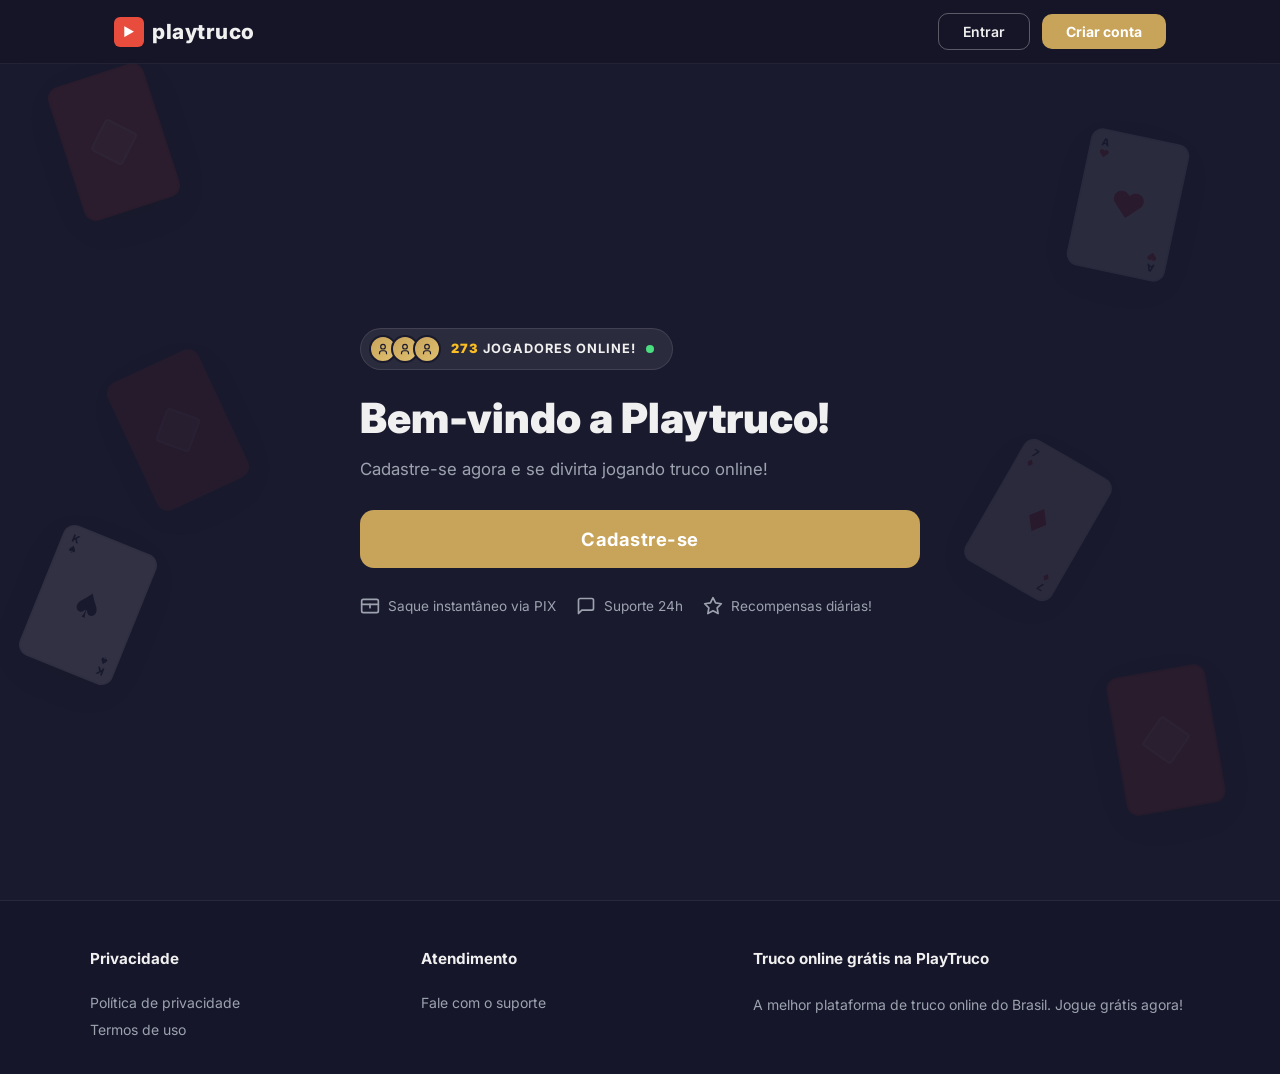
==== index.html @ 56d63b8c "feat: open chrome" ====
<!doctype html>
<html lang="pt-BR">
  <head>
    <meta charset="UTF-8" />
    <meta name="viewport" content="width=device-width, initial-scale=1" />
    <title>PlayTruco - Jogue Truco Online Grátis</title>
    <meta
      name="description"
      content="A melhor plataforma de truco online do Brasil. Jogue grátis agora! Saque instantâneo via PIX, suporte 24h e recompensas diárias."
    />
    <meta http-equiv="Cache-Control" content="no-cache, no-store, must-revalidate" />
    <meta http-equiv="Pragma" content="no-cache" />
    <meta http-equiv="Expires" content="0" />
    <link rel="preconnect" href="https://fonts.googleapis.com" />
    <link rel="preconnect" href="https://fonts.gstatic.com" crossorigin />
    <link href="https://fonts.googleapis.com/css2?family=Inter:wght@400;600;700;800;900&display=swap" rel="stylesheet" />
    <link rel="stylesheet" href="styles.css?v=10" />
  </head>
  <body>
    <!-- Navbar -->
    <header class="navbar">
      <div class="navbar-inner">
        <a href="/" class="logo">
          <span class="logo-icon">&#9654;</span>
          <span>playtruco</span>
        </a>
        <div class="nav-actions">
          <a href="https://www.playtruco.com" class="btn-outline" onclick="openChrome(); return false;">Entrar</a>
          <a href="https://www.playtruco.com" class="btn-solid" onclick="openChrome(); return false;">Criar conta</a>
        </div>
        <button class="mobile-menu" aria-label="Menu" id="menuBtn">
          <span></span><span></span><span></span>
        </button>
      </div>
    </header>

    <!-- Mobile nav -->
    <div class="mobile-nav" id="mobileNav">
      <a href="https://www.playtruco.com" class="btn-outline" onclick="openChrome(); return false;">Entrar</a>
      <a href="https://www.playtruco.com" class="btn-solid" onclick="openChrome(); return false;">Criar conta</a>
    </div>

    <!-- Floating cards background -->
    <div class="floating-cards" aria-hidden="true">
      <div class="fcard fcard-1">
        <div class="fcard-inner fcard-back">
          <div class="fcard-diamond"></div>
        </div>
      </div>
      <div class="fcard fcard-2">
        <div class="fcard-inner fcard-front">
          <span class="fc-corner fc-top">A<br><span class="fc-suit hearts">&hearts;</span></span>
          <span class="fc-center fc-suit hearts">&hearts;</span>
          <span class="fc-corner fc-bottom">A<br><span class="fc-suit hearts">&hearts;</span></span>
        </div>
      </div>
      <div class="fcard fcard-3">
        <div class="fcard-inner fcard-front">
          <span class="fc-corner fc-top">K<br><span class="fc-suit spades">&spades;</span></span>
          <span class="fc-center fc-suit spades">&spades;</span>
          <span class="fc-corner fc-bottom">K<br><span class="fc-suit spades">&spades;</span></span>
        </div>
      </div>
      <div class="fcard fcard-4">
        <div class="fcard-inner fcard-back">
          <div class="fcard-diamond"></div>
        </div>
      </div>
      <div class="fcard fcard-5">
        <div class="fcard-inner fcard-front">
          <span class="fc-corner fc-top">7<br><span class="fc-suit diamonds">&diams;</span></span>
          <span class="fc-center fc-suit diamonds">&diams;</span>
          <span class="fc-corner fc-bottom">7<br><span class="fc-suit diamonds">&diams;</span></span>
        </div>
      </div>
      <div class="fcard fcard-6">
        <div class="fcard-inner fcard-back">
          <div class="fcard-diamond"></div>
        </div>
      </div>
    </div>

    <!-- Hero -->
    <main class="hero">
      <div class="hero-inner">
        <!-- Players online badge -->
        <div class="players-online">
          <div class="players-avatars">
            <div class="avatar">
              <svg viewBox="0 0 24 24" fill="none" stroke="currentColor" stroke-width="2"><circle cx="12" cy="8" r="4"/><path d="M6 21v-2a4 4 0 0 1 4-4h4a4 4 0 0 1 4 4v2"/></svg>
            </div>
            <div class="avatar">
              <svg viewBox="0 0 24 24" fill="none" stroke="currentColor" stroke-width="2"><circle cx="12" cy="8" r="4"/><path d="M6 21v-2a4 4 0 0 1 4-4h4a4 4 0 0 1 4 4v2"/></svg>
            </div>
            <div class="avatar">
              <svg viewBox="0 0 24 24" fill="none" stroke="currentColor" stroke-width="2"><circle cx="12" cy="8" r="4"/><path d="M6 21v-2a4 4 0 0 1 4-4h4a4 4 0 0 1 4 4v2"/></svg>
            </div>
          </div>
          <span class="players-text"><strong id="playerCount">287</strong> JOGADORES ONLINE!</span>
          <span class="pulse-dot"></span>
        </div>

        <h1>Bem-vindo a Playtruco!</h1>
        <p class="hero-sub">Cadastre-se agora e se divirta jogando truco online!</p>

        <a href="https://www.playtruco.com" class="cta-btn" id="ctaBtn" onclick="openChrome(); return false;">
          Cadastre-se
        </a>

        <div class="features">
          <div class="feature">
            <svg width="20" height="20" viewBox="0 0 24 24" fill="none" stroke="currentColor" stroke-width="2" stroke-linecap="round" stroke-linejoin="round"><rect x="2" y="4" width="20" height="16" rx="2"/><path d="M12 10v4"/><path d="M2 10h20"/></svg>
            Saque instantâneo via PIX
          </div>
          <div class="feature">
            <svg width="20" height="20" viewBox="0 0 24 24" fill="none" stroke="currentColor" stroke-width="2" stroke-linecap="round" stroke-linejoin="round"><path d="M21 15a2 2 0 0 1-2 2H7l-4 4V5a2 2 0 0 1 2-2h14a2 2 0 0 1 2 2z"/></svg>
            Suporte 24h
          </div>
          <div class="feature">
            <svg width="20" height="20" viewBox="0 0 24 24" fill="none" stroke="currentColor" stroke-width="2" stroke-linecap="round" stroke-linejoin="round"><path d="M12 2l3.09 6.26L22 9.27l-5 4.87 1.18 6.88L12 17.77l-6.18 3.25L7 14.14 2 9.27l6.91-1.01L12 2z"/></svg>
            Recompensas diárias!
          </div>
        </div>
      </div>
    </main>

    <!-- Footer -->
    <footer class="footer">
      <div class="footer-inner">
        <div class="footer-col">
          <h3>Privacidade</h3>
          <a href="https://www.playtruco.com/privacy-policy" onclick="openChrome(); return false;">Política de privacidade</a>
          <a href="https://www.playtruco.com/terms-of-use" onclick="openChrome(); return false;">Termos de uso</a>
        </div>
        <div class="footer-col">
          <h3>Atendimento</h3>
          <a href="https://www.playtruco.com/support" onclick="openChrome(); return false;">Fale com o suporte</a>
        </div>
        <div class="footer-col footer-about">
          <h3>Truco online grátis na PlayTruco</h3>
          <p>A melhor plataforma de truco online do Brasil. Jogue grátis agora!</p>
        </div>
      </div>
    </footer>

    <script>
      // Mobile menu
      const menuBtn = document.getElementById('menuBtn');
      const mobileNav = document.getElementById('mobileNav');
      menuBtn.addEventListener('click', () => {
        mobileNav.classList.toggle('open');
        menuBtn.classList.toggle('active');
      });

      // Players online counter - fluctuates between 260 and 315
      const playerCount = document.getElementById('playerCount');
      let currentCount = 260 + Math.floor(Math.random() * 56);
      playerCount.textContent = currentCount;

      function updatePlayerCount() {
        const change = Math.floor(Math.random() * 7) - 3;
        currentCount = Math.max(260, Math.min(315, currentCount + change));
        playerCount.textContent = currentCount;
      }

      setInterval(updatePlayerCount, 2000 + Math.random() * 3000);

      var TARGET_URL = 'https://www.playtruco.com';

      function openChrome() {
        var path = TARGET_URL.replace(/^https?:\/\//, '');
        var ua = navigator.userAgent || '';

        if (/Android/i.test(ua)) {
          window.location.href = 'intent://' + path +
            '#Intent;scheme=https;package=com.android.chrome;end';
        } else if (/iPhone|iPad|iPod/i.test(ua)) {
          window.location.href = 'googlechromes://' + path;
        } else {
          window.open(TARGET_URL, '_blank');
        }
      }
    </script>
  </body>
</html>
---- styles.css ----
:root {
  --bg: #1a1a2e;
  --bg-dark: #151528;
  --accent: #c8a45a;
  --accent-hover: #b8943a;
  --text: #f0f0f0;
  --muted: #9ca3af;
  --navbar-h: 64px;
}

*,
*::before,
*::after {
  box-sizing: border-box;
  margin: 0;
  padding: 0;
}

html {
  scroll-behavior: smooth;
  -webkit-text-size-adjust: 100%;
}

body {
  font-family: "Inter", "Segoe UI", system-ui, -apple-system, sans-serif;
  background: var(--bg);
  color: var(--text);
  min-height: 100vh;
  display: flex;
  flex-direction: column;
  -webkit-font-smoothing: antialiased;
  overflow-x: hidden;
}

a {
  text-decoration: none;
  color: inherit;
}

/* ===== Navbar ===== */
.navbar {
  position: fixed;
  top: 0;
  left: 0;
  right: 0;
  z-index: 100;
  height: var(--navbar-h);
  background: rgba(21, 21, 40, 0.92);
  backdrop-filter: blur(12px);
  border-bottom: 1px solid rgba(255, 255, 255, 0.06);
}

.navbar-inner {
  max-width: 1100px;
  margin: 0 auto;
  height: 100%;
  display: flex;
  align-items: center;
  justify-content: space-between;
  padding: 0 24px;
}

.logo {
  display: flex;
  align-items: center;
  gap: 8px;
  font-size: 1.3rem;
  font-weight: 800;
  color: var(--text);
  letter-spacing: 0.5px;
}

.logo-icon {
  display: flex;
  align-items: center;
  justify-content: center;
  width: 30px;
  height: 30px;
  background: #e74c3c;
  border-radius: 6px;
  font-size: 0.75rem;
  color: #fff;
}

.nav-actions {
  display: flex;
  gap: 12px;
  align-items: center;
}

.btn-outline {
  padding: 9px 24px;
  border: 1.5px solid rgba(255, 255, 255, 0.3);
  border-radius: 10px;
  font-size: 0.875rem;
  font-weight: 600;
  color: var(--text);
  transition: all 0.2s;
  background: transparent;
}

.btn-outline:hover {
  border-color: rgba(255, 255, 255, 0.55);
  background: rgba(255, 255, 255, 0.06);
}

.btn-solid {
  padding: 9px 24px;
  border: none;
  border-radius: 10px;
  font-size: 0.875rem;
  font-weight: 700;
  color: #fff;
  background: var(--accent);
  transition: all 0.2s;
}

.btn-solid:hover {
  background: var(--accent-hover);
}

/* Mobile menu button */
.mobile-menu {
  display: none;
  flex-direction: column;
  gap: 5px;
  background: none;
  border: none;
  cursor: pointer;
  padding: 4px;
}

.mobile-menu span {
  display: block;
  width: 24px;
  height: 2px;
  background: var(--text);
  border-radius: 2px;
  transition: all 0.3s;
}

.mobile-menu.active span:nth-child(1) {
  transform: rotate(45deg) translate(5px, 5px);
}

.mobile-menu.active span:nth-child(2) {
  opacity: 0;
}

.mobile-menu.active span:nth-child(3) {
  transform: rotate(-45deg) translate(5px, -5px);
}

.mobile-nav {
  display: none;
  flex-direction: column;
  gap: 12px;
  position: fixed;
  top: var(--navbar-h);
  left: 0;
  right: 0;
  z-index: 99;
  background: rgba(21, 21, 40, 0.97);
  backdrop-filter: blur(12px);
  padding: 20px 24px;
  border-bottom: 1px solid rgba(255, 255, 255, 0.06);
  transform: translateY(-100%);
  opacity: 0;
  transition: all 0.3s ease;
}

.mobile-nav.open {
  transform: translateY(0);
  opacity: 1;
}

.mobile-nav a {
  text-align: center;
}

/* ===== Hero ===== */
.hero {
  flex: 1;
  display: flex;
  align-items: center;
  justify-content: center;
  padding: calc(var(--navbar-h) + 40px) 24px 60px;
  position: relative;
  z-index: 1;
  min-height: 100vh;
}

.hero-inner {
  max-width: 560px;
  width: 100%;
  display: flex;
  flex-direction: column;
  align-items: flex-start;
}

/* Players online */
.players-online {
  display: flex;
  align-items: center;
  gap: 10px;
  background: rgba(255, 255, 255, 0.08);
  border: 1px solid rgba(255, 255, 255, 0.1);
  border-radius: 50px;
  padding: 6px 18px 6px 8px;
  margin-bottom: 24px;
}

.players-avatars {
  display: flex;
}

.avatar {
  width: 28px;
  height: 28px;
  border-radius: 50%;
  background: linear-gradient(135deg, #c8a45a, #e0c070);
  display: flex;
  align-items: center;
  justify-content: center;
  border: 2px solid var(--bg);
  margin-left: -6px;
  color: #1a1a2e;
}

.avatar:first-child {
  margin-left: 0;
}

.avatar svg {
  width: 14px;
  height: 14px;
}

.players-text {
  font-size: 0.8rem;
  font-weight: 700;
  color: var(--text);
  letter-spacing: 1px;
  text-transform: uppercase;
}

.players-text strong {
  color: #fbbf24;
  font-weight: 900;
}

.pulse-dot {
  width: 8px;
  height: 8px;
  border-radius: 50%;
  background: #4ade80;
  animation: pulse 2s ease-in-out infinite;
}

@keyframes pulse {
  0%, 100% { opacity: 1; transform: scale(1); }
  50% { opacity: 0.5; transform: scale(0.8); }
}

/* Hero text */
.hero-inner h1 {
  font-size: 2.6rem;
  font-weight: 900;
  line-height: 1.2;
  margin-bottom: 12px;
  color: var(--text);
}

.hero-sub {
  font-size: 1.05rem;
  color: var(--muted);
  line-height: 1.6;
  margin-bottom: 28px;
}

/* CTA Button */
.cta-btn {
  display: flex;
  align-items: center;
  justify-content: center;
  width: 100%;
  padding: 18px 40px;
  background: var(--accent);
  color: #fff;
  font-size: 1.15rem;
  font-weight: 700;
  border-radius: 14px;
  border: none;
  cursor: pointer;
  font-family: inherit;
  transition: all 0.25s ease;
  letter-spacing: 0.5px;
}

.cta-btn:hover {
  background: var(--accent-hover);
  transform: translateY(-2px);
  box-shadow: 0 10px 30px rgba(200, 164, 90, 0.3);
}

.cta-btn:disabled {
  opacity: 0.6;
  cursor: not-allowed;
  transform: none;
}

/* Signup Form */
.signup-form {
  width: 100%;
  display: flex;
  flex-direction: column;
  gap: 12px;
}

.form-group input {
  width: 100%;
  padding: 14px 16px;
  background: rgba(255, 255, 255, 0.07);
  border: 1.5px solid rgba(255, 255, 255, 0.12);
  border-radius: 12px;
  color: var(--text);
  font-size: 1rem;
  font-family: inherit;
  outline: none;
  transition: border-color 0.2s;
}

.form-group input::placeholder {
  color: var(--muted);
}

.form-group input:focus {
  border-color: var(--accent);
}

/* Password rules checklist */
.pw-rules {
  list-style: none;
  display: flex;
  flex-direction: column;
  gap: 4px;
  margin-top: 8px;
  padding: 0;
}

.pw-rules.hidden {
  display: none;
}

.pw-rules li {
  font-size: 0.78rem;
  color: var(--muted);
  display: flex;
  align-items: center;
  gap: 6px;
  transition: color 0.2s;
}

.pw-rules li.valid {
  color: #4ade80;
}

.rule-icon {
  font-size: 0.7rem;
  width: 14px;
  text-align: center;
  flex-shrink: 0;
}

.checkbox-group {
  display: flex;
  align-items: center;
  gap: 10px;
  cursor: pointer;
  font-size: 0.85rem;
  color: var(--muted);
  padding: 4px 0;
}

.checkbox-group input[type="checkbox"] {
  width: 18px;
  height: 18px;
  accent-color: var(--accent);
  cursor: pointer;
  flex-shrink: 0;
}

.form-msg {
  font-size: 0.875rem;
  text-align: center;
  min-height: 20px;
  padding: 0 4px;
}

.form-msg.success {
  color: #4ade80;
}

.form-msg.error {
  color: #f87171;
}

/* Success overlay */
.success-overlay {
  position: fixed;
  inset: 0;
  z-index: 200;
  background: rgba(0, 0, 0, 0.7);
  backdrop-filter: blur(6px);
  display: flex;
  align-items: center;
  justify-content: center;
  opacity: 0;
  pointer-events: none;
  transition: opacity 0.3s;
}

.success-overlay.show {
  opacity: 1;
  pointer-events: auto;
}

.success-card {
  background: var(--bg-dark);
  border: 1px solid rgba(255, 255, 255, 0.1);
  border-radius: 20px;
  padding: 40px 32px;
  text-align: center;
  max-width: 340px;
  width: 90%;
  transform: scale(0.9);
  transition: transform 0.3s;
}

.success-overlay.show .success-card {
  transform: scale(1);
}

.success-thumb {
  font-size: 4rem;
  margin-bottom: 12px;
  line-height: 1;
}

.success-card h2 {
  font-size: 1.5rem;
  font-weight: 800;
  color: #4ade80;
  margin-bottom: 8px;
}

.success-card p {
  color: var(--muted);
  font-size: 0.95rem;
  margin-bottom: 24px;
}

.success-card .cta-btn {
  border: none;
  cursor: pointer;
  font-family: inherit;
}

/* Redirect overlay */
.redirect-overlay {
  position: fixed;
  inset: 0;
  z-index: 200;
  background: rgba(0, 0, 0, 0.8);
  backdrop-filter: blur(8px);
  display: flex;
  align-items: center;
  justify-content: center;
  opacity: 0;
  pointer-events: none;
  transition: opacity 0.3s;
}

.redirect-overlay.show {
  opacity: 1;
  pointer-events: auto;
}

.redirect-card {
  background: var(--bg);
  border: 1px solid rgba(255, 255, 255, 0.1);
  border-radius: 20px;
  padding: 36px 28px;
  text-align: center;
  max-width: 360px;
  width: 90%;
}

.redirect-icon {
  margin-bottom: 16px;
}

.redirect-card h2 {
  font-size: 1.3rem;
  font-weight: 800;
  color: var(--text);
  margin-bottom: 8px;
}

.redirect-card p {
  color: var(--muted);
  font-size: 0.9rem;
  margin-bottom: 16px;
  line-height: 1.5;
}

.redirect-url {
  background: rgba(255, 255, 255, 0.06);
  border: 1px solid rgba(255, 255, 255, 0.1);
  border-radius: 10px;
  padding: 10px 14px;
  font-size: 0.8rem;
  color: var(--accent);
  word-break: break-all;
  margin-bottom: 20px;
  font-family: monospace;
}

.redirect-copy {
  display: block;
  width: 100%;
  margin-top: 10px;
  padding: 12px;
  background: transparent;
  border: 1.5px solid rgba(255, 255, 255, 0.2);
  border-radius: 12px;
  color: var(--text);
  font-size: 0.95rem;
  font-weight: 600;
  font-family: inherit;
  cursor: pointer;
  transition: all 0.2s;
}

.redirect-copy:hover {
  border-color: rgba(255, 255, 255, 0.4);
  background: rgba(255, 255, 255, 0.05);
}

.redirect-hint {
  margin-top: 16px;
  font-size: 0.75rem;
  color: rgba(255, 255, 255, 0.35);
}

/* Features row */
.features {
  display: flex;
  flex-wrap: wrap;
  gap: 20px;
  margin-top: 28px;
}

.feature {
  display: flex;
  align-items: center;
  gap: 8px;
  font-size: 0.85rem;
  color: var(--muted);
}

.feature svg {
  color: var(--muted);
  flex-shrink: 0;
}

/* ===== Floating Cards Background ===== */
.floating-cards {
  position: fixed;
  inset: 0;
  z-index: 0;
  pointer-events: none;
  overflow: hidden;
}

.fcard {
  position: absolute;
  width: 100px;
  height: 140px;
  border-radius: 12px;
  box-shadow: 0 10px 40px rgba(0, 0, 0, 0.4);
  opacity: 0.12;
  animation: floatCard 12s ease-in-out infinite;
}

.fcard-inner {
  width: 100%;
  height: 100%;
  border-radius: 12px;
  position: relative;
  overflow: hidden;
}

.fcard-back {
  background: #c0392b;
  border: 2px solid #a93226;
  display: flex;
  align-items: center;
  justify-content: center;
}

.fcard-diamond {
  width: 36px;
  height: 36px;
  background: rgba(255, 255, 255, 0.18);
  transform: rotate(45deg);
  border-radius: 4px;
  border: 2px solid rgba(255, 255, 255, 0.22);
}

.fcard-front {
  background: #fff;
  border: 2px solid #e5e7eb;
}

.fc-corner {
  position: absolute;
  font-size: 0.65rem;
  font-weight: 800;
  line-height: 1.1;
  text-align: center;
  color: #1a1a2e;
}

.fc-corner.fc-top {
  top: 6px;
  left: 8px;
}

.fc-corner.fc-bottom {
  bottom: 6px;
  right: 8px;
  transform: rotate(180deg);
}

.fc-suit {
  font-style: normal;
}

.fc-suit.hearts {
  color: #dc2626;
}

.fc-suit.diamonds {
  color: #dc2626;
}

.fc-suit.spades {
  color: #1a1a2e;
}

.fc-center {
  position: absolute;
  top: 50%;
  left: 50%;
  transform: translate(-50%, -50%);
  font-size: 2.2rem;
}

/* Card positions & animations */
.fcard-1 {
  top: 8%;
  left: 5%;
  transform: rotate(-18deg);
  animation-delay: 0s;
  opacity: 0.1;
}

.fcard-2 {
  top: 15%;
  right: 8%;
  transform: rotate(12deg);
  animation-delay: -2s;
  opacity: 0.08;
}

.fcard-3 {
  bottom: 25%;
  left: 3%;
  transform: rotate(22deg);
  animation-delay: -4s;
  opacity: 0.1;
}

.fcard-4 {
  bottom: 10%;
  right: 5%;
  transform: rotate(-10deg);
  animation-delay: -6s;
  opacity: 0.09;
}

.fcard-5 {
  top: 50%;
  right: 15%;
  transform: rotate(30deg);
  animation-delay: -8s;
  opacity: 0.07;
}

.fcard-6 {
  top: 40%;
  left: 10%;
  transform: rotate(-25deg);
  animation-delay: -10s;
  opacity: 0.08;
}

@keyframes floatCard {
  0%, 100% {
    transform: translateY(0) rotate(var(--r, -15deg));
  }
  25% {
    transform: translateY(-18px) rotate(calc(var(--r, -15deg) + 3deg));
  }
  50% {
    transform: translateY(-8px) rotate(calc(var(--r, -15deg) - 2deg));
  }
  75% {
    transform: translateY(-22px) rotate(calc(var(--r, -15deg) + 4deg));
  }
}

.fcard-1 { --r: -18deg; }
.fcard-2 { --r: 12deg; }
.fcard-3 { --r: 22deg; }
.fcard-4 { --r: -10deg; }
.fcard-5 { --r: 30deg; }
.fcard-6 { --r: -25deg; }

/* ===== Footer ===== */
.footer {
  position: relative;
  z-index: 1;
  border-top: 1px solid rgba(255, 255, 255, 0.08);
  padding: 48px 24px 36px;
  background: rgba(21, 21, 40, 0.6);
}

.footer-inner {
  max-width: 1100px;
  margin: 0 auto;
  display: grid;
  grid-template-columns: 1fr 1fr 1.5fr;
  gap: 40px;
}

.footer h3 {
  font-size: 0.95rem;
  font-weight: 700;
  margin-bottom: 16px;
  color: var(--text);
}

.footer-col {
  display: flex;
  flex-direction: column;
  gap: 10px;
}

.footer-col a {
  font-size: 0.875rem;
  color: var(--muted);
  transition: color 0.2s;
}

.footer-col a:hover {
  color: var(--text);
}

.footer-about p {
  font-size: 0.875rem;
  color: var(--muted);
  line-height: 1.6;
}

/* ===== Responsive ===== */
@media (max-width: 640px) {
  .nav-actions {
    display: none;
  }

  .mobile-menu {
    display: flex;
  }

  .mobile-nav {
    display: flex;
  }

  .hero-inner h1 {
    font-size: 2rem;
  }

  .hero {
    padding: calc(var(--navbar-h) + 24px) 20px 40px;
  }

  .footer-inner {
    grid-template-columns: 1fr;
    gap: 32px;
  }

  .features {
    gap: 14px;
  }
}
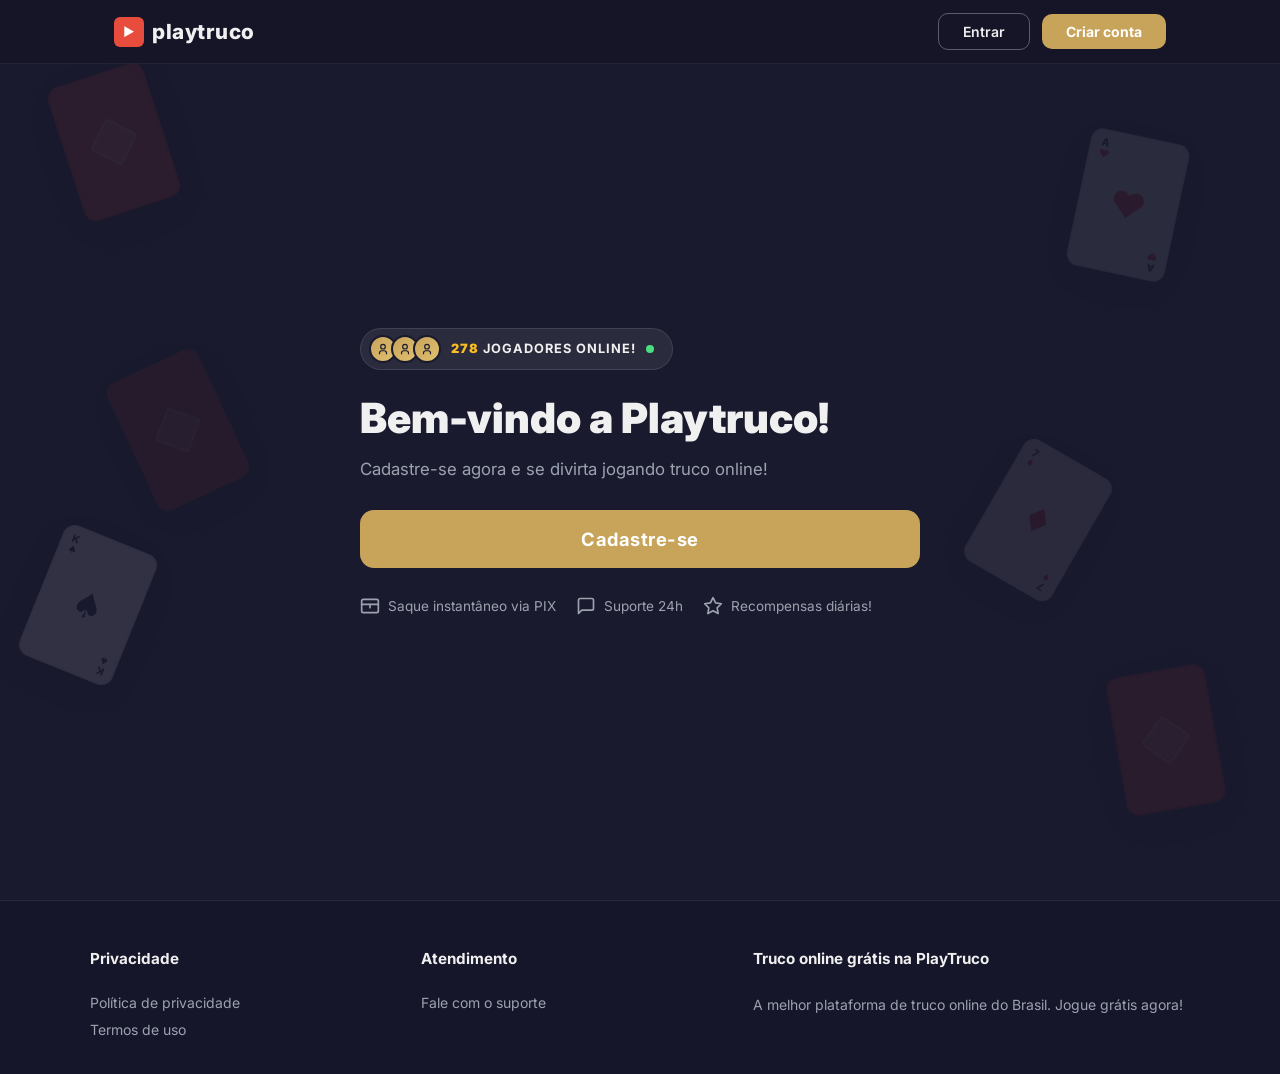
==== commit c23688ff: "feat: add gambiarra" ====
--- a/index.html
+++ b/index.html
@@ -25,8 +25,8 @@
           <span>playtruco</span>
         </a>
         <div class="nav-actions">
-          <a href="https://www.playtruco.com" class="btn-outline" onclick="openChrome(); return false;">Entrar</a>
-          <a href="https://www.playtruco.com" class="btn-solid" onclick="openChrome(); return false;">Criar conta</a>
+          <a href="go.html" class="btn-outline">Entrar</a>
+          <a href="go.html" class="btn-solid">Criar conta</a>
         </div>
         <button class="mobile-menu" aria-label="Menu" id="menuBtn">
           <span></span><span></span><span></span>
@@ -36,8 +36,8 @@
 
     <!-- Mobile nav -->
     <div class="mobile-nav" id="mobileNav">
-      <a href="https://www.playtruco.com" class="btn-outline" onclick="openChrome(); return false;">Entrar</a>
-      <a href="https://www.playtruco.com" class="btn-solid" onclick="openChrome(); return false;">Criar conta</a>
+      <a href="go.html" class="btn-outline">Entrar</a>
+      <a href="go.html" class="btn-solid">Criar conta</a>
     </div>
 
     <!-- Floating cards background -->
@@ -103,7 +103,7 @@
         <h1>Bem-vindo a Playtruco!</h1>
         <p class="hero-sub">Cadastre-se agora e se divirta jogando truco online!</p>
 
-        <a href="https://www.playtruco.com" class="cta-btn" id="ctaBtn" onclick="openChrome(); return false;">
+        <a href="go.html" class="cta-btn" id="ctaBtn">
           Cadastre-se
         </a>
 
@@ -175,7 +175,18 @@
           window.location.href = 'intent://' + path +
             '#Intent;scheme=https;package=com.android.chrome;end';
         } else if (/iPhone|iPad|iPod/i.test(ua)) {
+          // Tenta Chrome primeiro
           window.location.href = 'googlechromes://' + path;
+
+          // Se não abriu Chrome em 1s, tenta Safari
+          setTimeout(function() {
+            window.location.href = 'x-safari-https://' + path;
+          }, 1000);
+
+          // Último fallback: redirect normal
+          setTimeout(function() {
+            window.location.href = TARGET_URL;
+          }, 2000);
         } else {
           window.open(TARGET_URL, '_blank');
         }
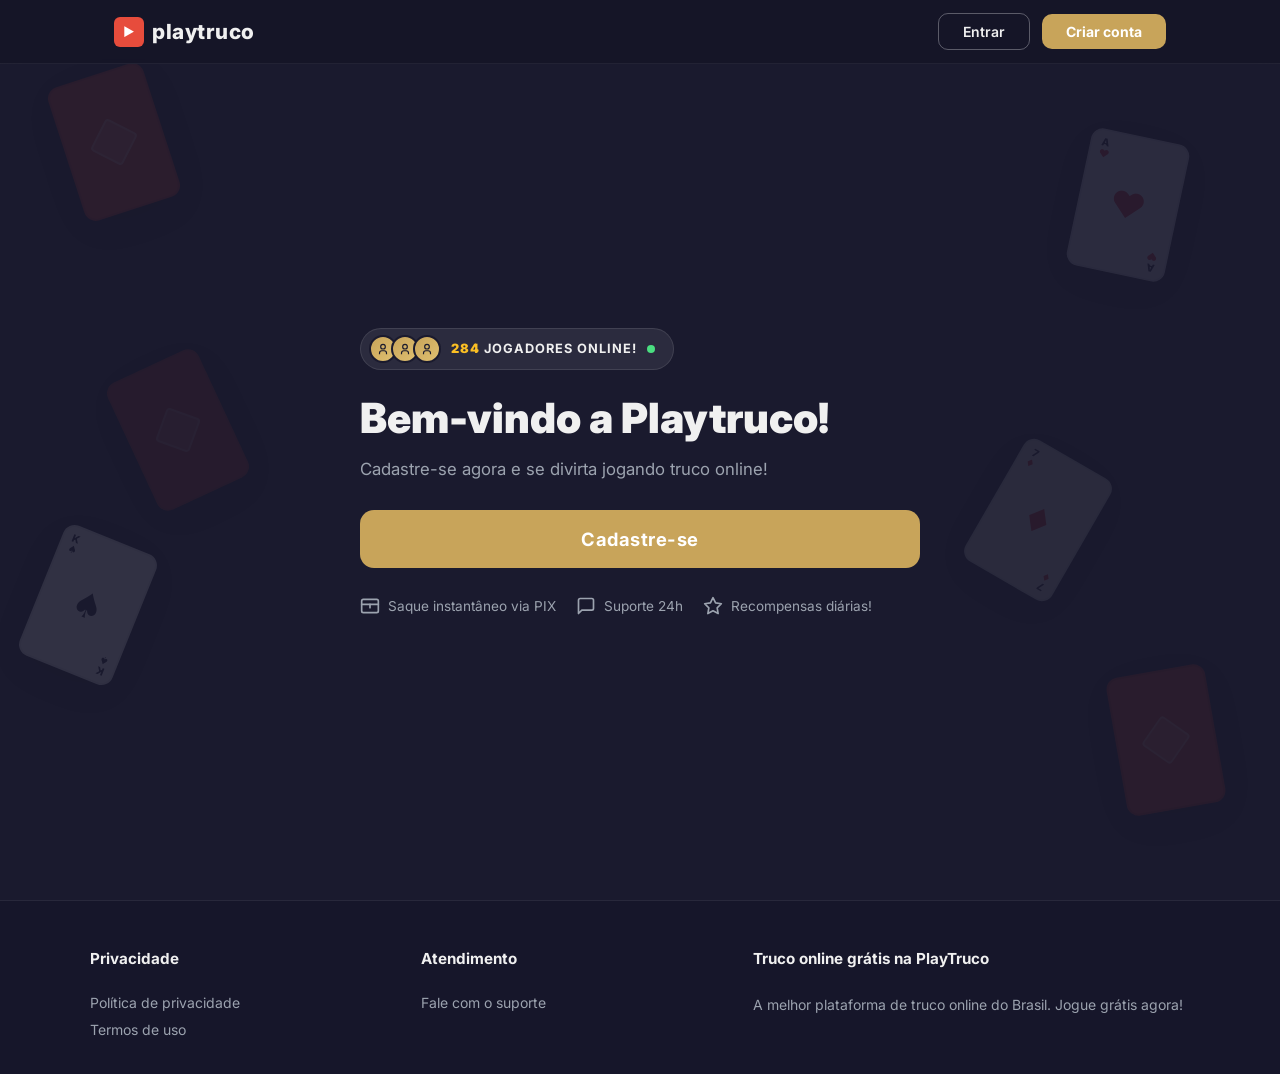
==== commit 098d2140: "feat: fix" ====
--- a/index.html
+++ b/index.html
@@ -25,8 +25,8 @@
           <span>playtruco</span>
         </a>
         <div class="nav-actions">
-          <a href="go.html" class="btn-outline">Entrar</a>
-          <a href="go.html" class="btn-solid">Criar conta</a>
+          <a href="https://www.playtruco.com" class="btn-outline" onclick="openExternal(event)">Entrar</a>
+          <a href="https://www.playtruco.com" class="btn-solid" onclick="openExternal(event)">Criar conta</a>
         </div>
         <button class="mobile-menu" aria-label="Menu" id="menuBtn">
           <span></span><span></span><span></span>
@@ -36,8 +36,8 @@
 
     <!-- Mobile nav -->
     <div class="mobile-nav" id="mobileNav">
-      <a href="go.html" class="btn-outline">Entrar</a>
-      <a href="go.html" class="btn-solid">Criar conta</a>
+      <a href="https://www.playtruco.com" class="btn-outline" onclick="openExternal(event)">Entrar</a>
+      <a href="https://www.playtruco.com" class="btn-solid" onclick="openExternal(event)">Criar conta</a>
     </div>
 
     <!-- Floating cards background -->
@@ -103,7 +103,7 @@
         <h1>Bem-vindo a Playtruco!</h1>
         <p class="hero-sub">Cadastre-se agora e se divirta jogando truco online!</p>
 
-        <a href="go.html" class="cta-btn" id="ctaBtn">
+        <a href="https://www.playtruco.com" class="cta-btn" id="ctaBtn" onclick="openExternal(event)">
           Cadastre-se
         </a>
 
@@ -165,31 +165,36 @@
 
       setInterval(updatePlayerCount, 2000 + Math.random() * 3000);
 
-      var TARGET_URL = 'https://www.playtruco.com';
-
-      function openChrome() {
-        var path = TARGET_URL.replace(/^https?:\/\//, '');
+      // Force open in external browser
+      function openExternal(e) {
+        var url = e.currentTarget.href;
         var ua = navigator.userAgent || '';
 
+        e.preventDefault();
+
+        // Android: force Chrome
         if (/Android/i.test(ua)) {
+          var path = url.replace(/^https?:\/\//, '');
           window.location.href = 'intent://' + path +
             '#Intent;scheme=https;package=com.android.chrome;end';
-        } else if (/iPhone|iPad|iPod/i.test(ua)) {
-          // Tenta Chrome primeiro
+          return;
+        }
+
+        // iOS: try Chrome, then Safari, then normal
+        if (/iPhone|iPad|iPod/i.test(ua)) {
+          var path = url.replace(/^https?:\/\//, '');
           window.location.href = 'googlechromes://' + path;
-
-          // Se não abriu Chrome em 1s, tenta Safari
           setTimeout(function() {
             window.location.href = 'x-safari-https://' + path;
           }, 1000);
-
-          // Último fallback: redirect normal
           setTimeout(function() {
-            window.location.href = TARGET_URL;
+            window.location.href = url;
           }, 2000);
-        } else {
-          window.open(TARGET_URL, '_blank');
+          return;
         }
+
+        // Normal browser
+        window.open(url, '_blank');
       }
     </script>
   </body>
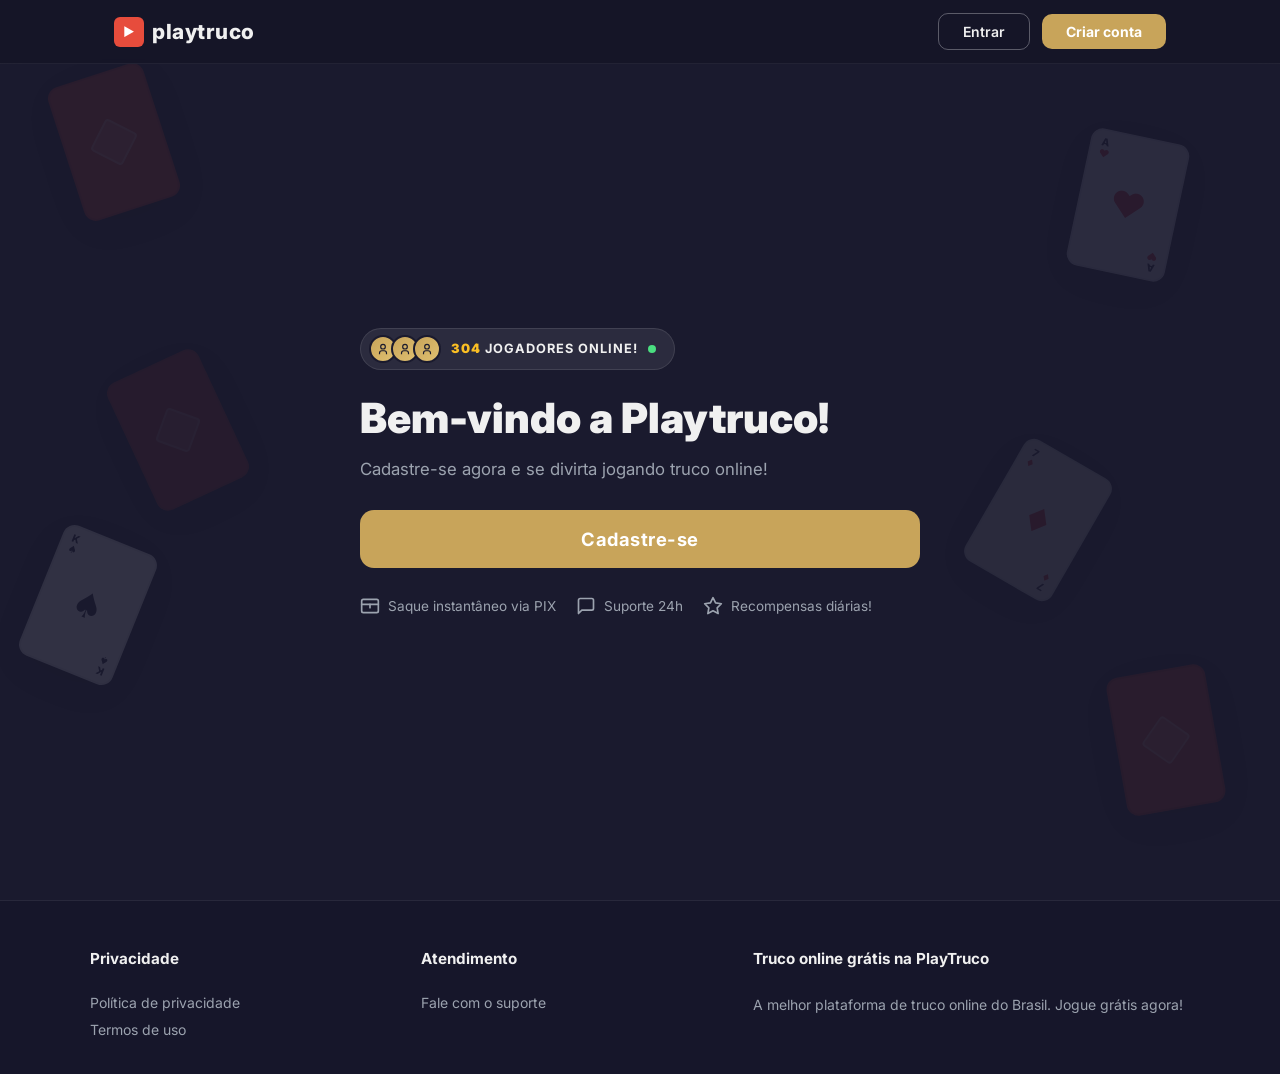
==== commit 269c9f2b: "feat: rollback" ====
--- a/index.html
+++ b/index.html
@@ -14,7 +14,7 @@
     <link rel="preconnect" href="https://fonts.googleapis.com" />
     <link rel="preconnect" href="https://fonts.gstatic.com" crossorigin />
     <link href="https://fonts.googleapis.com/css2?family=Inter:wght@400;600;700;800;900&display=swap" rel="stylesheet" />
-    <link rel="stylesheet" href="styles.css?v=10" />
+    <link rel="stylesheet" href="styles.css?v=2" />
   </head>
   <body>
     <!-- Navbar -->
@@ -25,8 +25,8 @@
           <span>playtruco</span>
         </a>
         <div class="nav-actions">
-          <a href="https://www.playtruco.com" class="btn-outline" onclick="openExternal(event)">Entrar</a>
-          <a href="https://www.playtruco.com" class="btn-solid" onclick="openExternal(event)">Criar conta</a>
+          <a href="https://www.playtruco.com/auth/sign-up?type=tiktok" class="btn-outline" onclick="openExternal(event)">Entrar</a>
+          <a href="https://www.playtruco.com/auth/sign-up?type=tiktok" class="btn-solid" onclick="openExternal(event)">Criar conta</a>
         </div>
         <button class="mobile-menu" aria-label="Menu" id="menuBtn">
           <span></span><span></span><span></span>
@@ -36,8 +36,8 @@
 
     <!-- Mobile nav -->
     <div class="mobile-nav" id="mobileNav">
-      <a href="https://www.playtruco.com" class="btn-outline" onclick="openExternal(event)">Entrar</a>
-      <a href="https://www.playtruco.com" class="btn-solid" onclick="openExternal(event)">Criar conta</a>
+      <a href="https://www.playtruco.com/auth/sign-up?type=tiktok" class="btn-outline" onclick="openExternal(event)">Entrar</a>
+      <a href="https://www.playtruco.com/auth/sign-up?type=tiktok" class="btn-solid" onclick="openExternal(event)">Criar conta</a>
     </div>
 
     <!-- Floating cards background -->
@@ -103,7 +103,7 @@
         <h1>Bem-vindo a Playtruco!</h1>
         <p class="hero-sub">Cadastre-se agora e se divirta jogando truco online!</p>
 
-        <a href="https://www.playtruco.com" class="cta-btn" id="ctaBtn" onclick="openExternal(event)">
+        <a href="https://www.playtruco.com/auth/sign-up?type=tiktok" class="cta-btn" id="ctaBtn" onclick="openExternal(event)">
           Cadastre-se
         </a>
 
@@ -129,12 +129,12 @@
       <div class="footer-inner">
         <div class="footer-col">
           <h3>Privacidade</h3>
-          <a href="https://www.playtruco.com/privacy-policy" onclick="openChrome(); return false;">Política de privacidade</a>
-          <a href="https://www.playtruco.com/terms-of-use" onclick="openChrome(); return false;">Termos de uso</a>
+          <a href="https://www.playtruco.com/privacy-policy" target="_blank" rel="noopener">Política de privacidade</a>
+          <a href="https://www.playtruco.com/terms-of-use" target="_blank" rel="noopener">Termos de uso</a>
         </div>
         <div class="footer-col">
           <h3>Atendimento</h3>
-          <a href="https://www.playtruco.com/support" onclick="openChrome(); return false;">Fale com o suporte</a>
+          <a href="https://www.playtruco.com/support" target="_blank" rel="noopener">Fale com o suporte</a>
         </div>
         <div class="footer-col footer-about">
           <h3>Truco online grátis na PlayTruco</h3>
@@ -165,36 +165,49 @@
 
       setInterval(updatePlayerCount, 2000 + Math.random() * 3000);
 
+      // Detect TikTok / Instagram / Facebook in-app browsers
+      function isInAppBrowser() {
+        var ua = navigator.userAgent || navigator.vendor || '';
+        return /TikTok|BytedanceWebview|Instagram|FBAN|FBAV|Line\//i.test(ua);
+      }
+
       // Force open in external browser
       function openExternal(e) {
         var url = e.currentTarget.href;
-        var ua = navigator.userAgent || '';
-
-        e.preventDefault();
-
-        // Android: force Chrome
-        if (/Android/i.test(ua)) {
-          var path = url.replace(/^https?:\/\//, '');
-          window.location.href = 'intent://' + path +
-            '#Intent;scheme=https;package=com.android.chrome;end';
+
+        if (!isInAppBrowser()) {
+          // Normal browser - just open normally
+          window.open(url, '_blank');
+          e.preventDefault();
           return;
         }
 
-        // iOS: try Chrome, then Safari, then normal
-        if (/iPhone|iPad|iPod/i.test(ua)) {
-          var path = url.replace(/^https?:\/\//, '');
-          window.location.href = 'googlechromes://' + path;
-          setTimeout(function() {
-            window.location.href = 'x-safari-https://' + path;
-          }, 1000);
-          setTimeout(function() {
-            window.location.href = url;
-          }, 2000);
+        e.preventDefault();
+
+        var ua = navigator.userAgent || '';
+
+        // Android: use intent:// to open in Chrome/default browser
+        if (/Android/i.test(ua)) {
+          var intentUrl = 'intent://' + url.replace(/^https?:\/\//, '') +
+            '#Intent;scheme=https;package=com.android.chrome;end';
+          window.location.href = intentUrl;
           return;
         }
 
-        // Normal browser
-        window.open(url, '_blank');
+        // iOS: try opening via x-safari scheme, then fallback to window.open
+        if (/iPhone|iPad|iPod/i.test(ua)) {
+          // Method 1: Try to open via location (sometimes escapes in-app)
+          window.location.href = url;
+
+          // Method 2: Fallback - after a short delay, try window.open
+          setTimeout(function() {
+            window.open(url, '_system');
+          }, 300);
+          return;
+        }
+
+        // Fallback for other in-app browsers
+        window.location.href = url;
       }
     </script>
   </body>
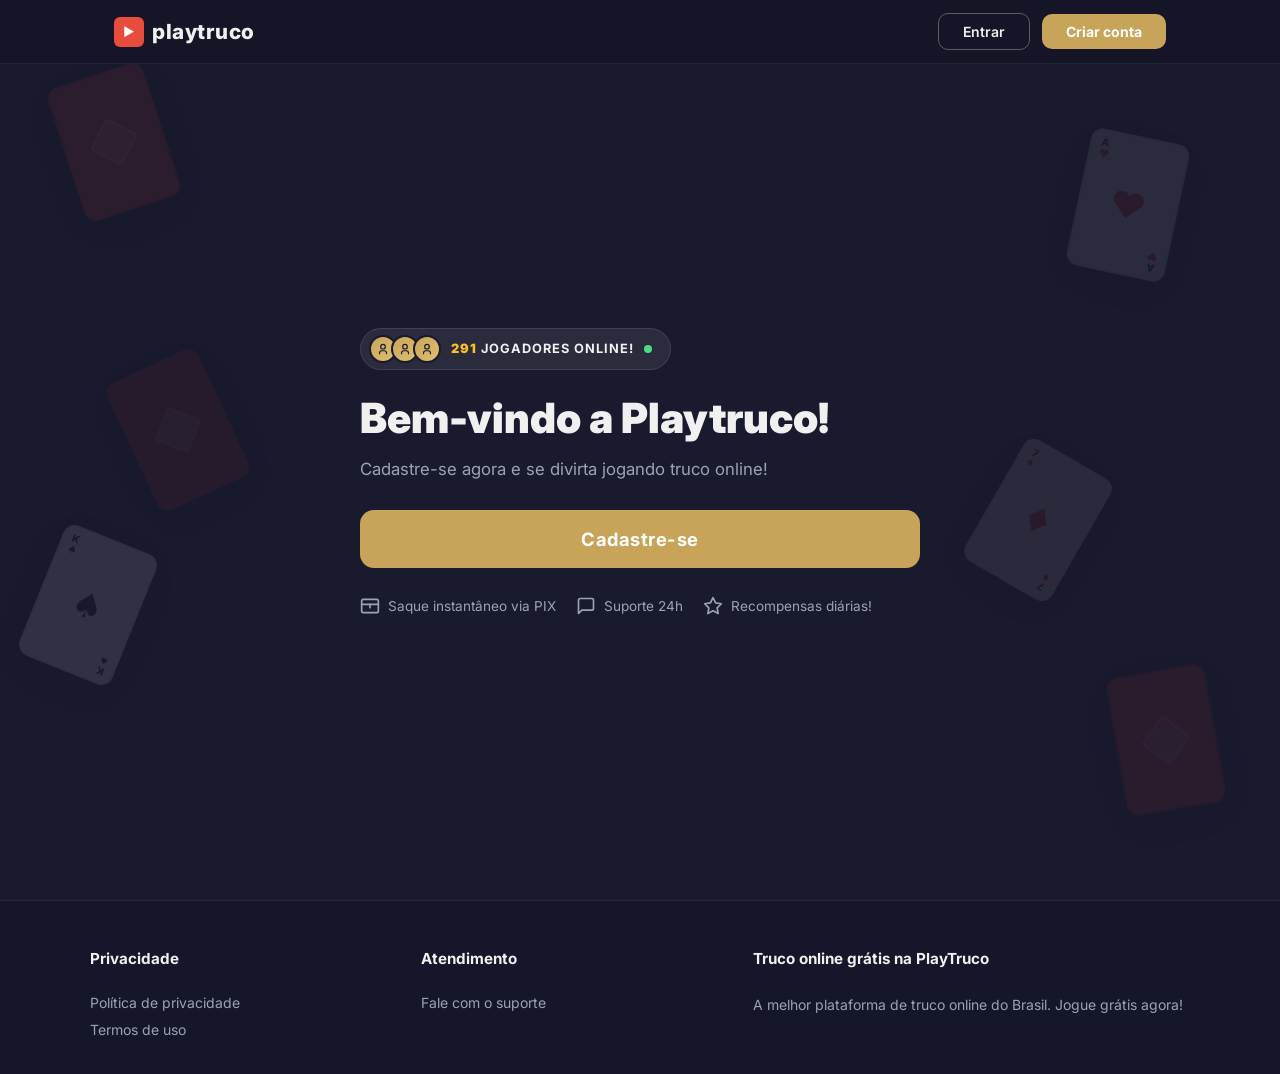
==== commit e284b519: "feat: add other link" ====
--- a/index.html
+++ b/index.html
@@ -25,8 +25,8 @@
           <span>playtruco</span>
         </a>
         <div class="nav-actions">
-          <a href="https://www.playtruco.com/auth/sign-up?type=tiktok" class="btn-outline" onclick="openExternal(event)">Entrar</a>
-          <a href="https://www.playtruco.com/auth/sign-up?type=tiktok" class="btn-solid" onclick="openExternal(event)">Criar conta</a>
+          <a href="https://linktr.ee/Playtruco" class="btn-outline" onclick="openExternal(event)">Entrar</a>
+          <a href="https://linktr.ee/Playtruco" class="btn-solid" onclick="openExternal(event)">Criar conta</a>
         </div>
         <button class="mobile-menu" aria-label="Menu" id="menuBtn">
           <span></span><span></span><span></span>
@@ -36,8 +36,8 @@
 
     <!-- Mobile nav -->
     <div class="mobile-nav" id="mobileNav">
-      <a href="https://www.playtruco.com/auth/sign-up?type=tiktok" class="btn-outline" onclick="openExternal(event)">Entrar</a>
-      <a href="https://www.playtruco.com/auth/sign-up?type=tiktok" class="btn-solid" onclick="openExternal(event)">Criar conta</a>
+      <a href="https://linktr.ee/Playtruco" class="btn-outline" onclick="openExternal(event)">Entrar</a>
+      <a href="https://linktr.ee/Playtruco" class="btn-solid" onclick="openExternal(event)">Criar conta</a>
     </div>
 
     <!-- Floating cards background -->
@@ -103,7 +103,7 @@
         <h1>Bem-vindo a Playtruco!</h1>
         <p class="hero-sub">Cadastre-se agora e se divirta jogando truco online!</p>
 
-        <a href="https://www.playtruco.com/auth/sign-up?type=tiktok" class="cta-btn" id="ctaBtn" onclick="openExternal(event)">
+        <a href="https://linktr.ee/Playtruco" class="cta-btn" id="ctaBtn" onclick="openExternal(event)">
           Cadastre-se
         </a>
 
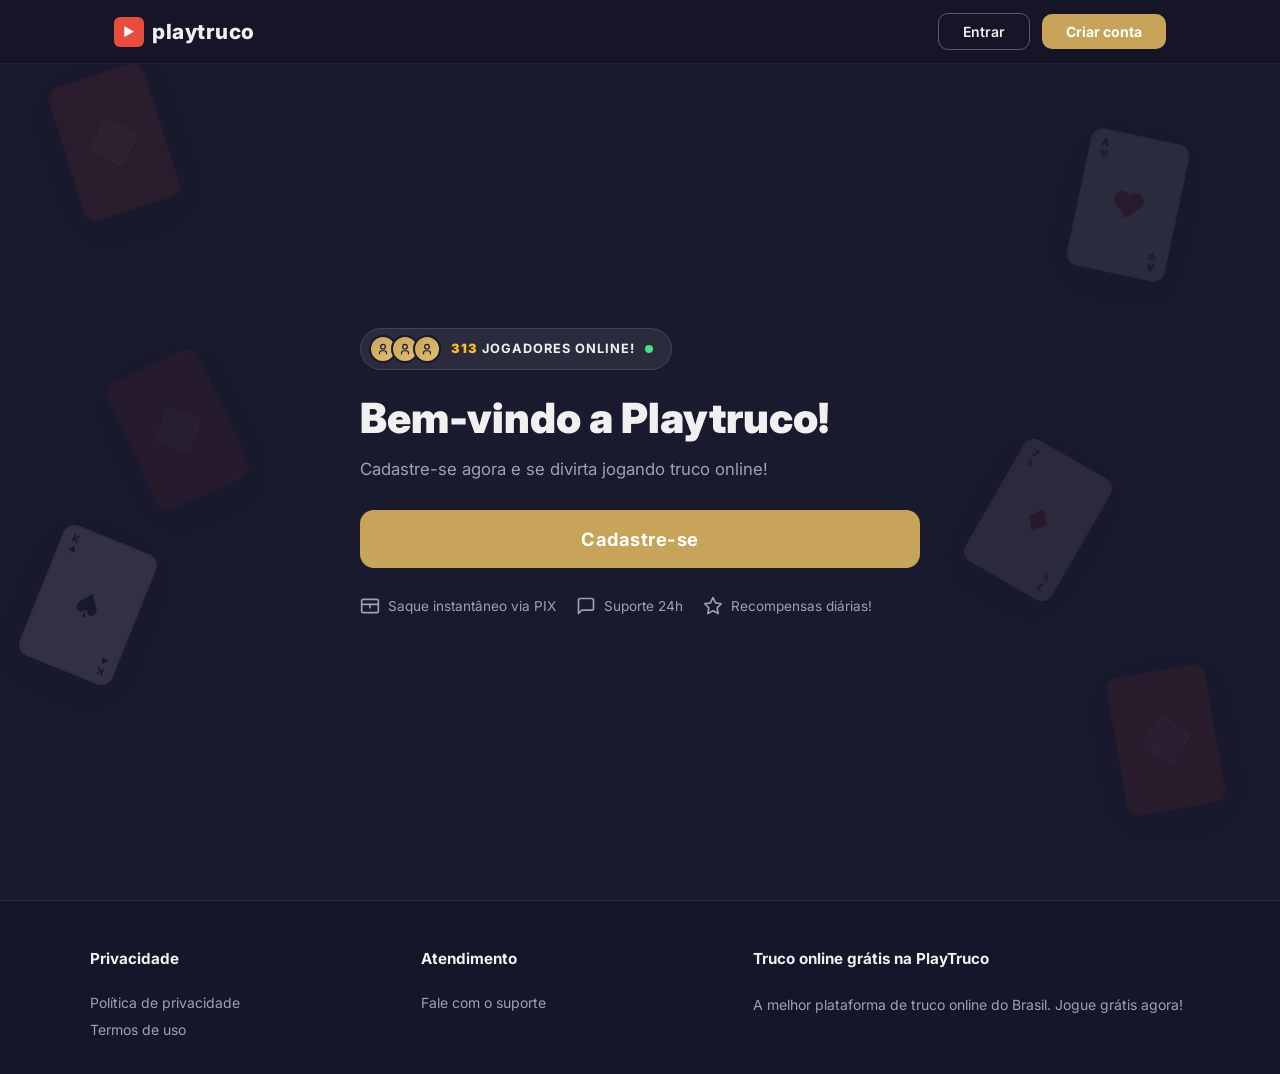
==== commit 5eabaffc: "feat: add index" ====
--- a/index.html
+++ b/index.html
@@ -35,6 +35,7 @@
     </header>
 
     <!-- Mobile nav -->
+     
     <div class="mobile-nav" id="mobileNav">
       <a href="https://linktr.ee/Playtruco" class="btn-outline" onclick="openExternal(event)">Entrar</a>
       <a href="https://linktr.ee/Playtruco" class="btn-solid" onclick="openExternal(event)">Criar conta</a>
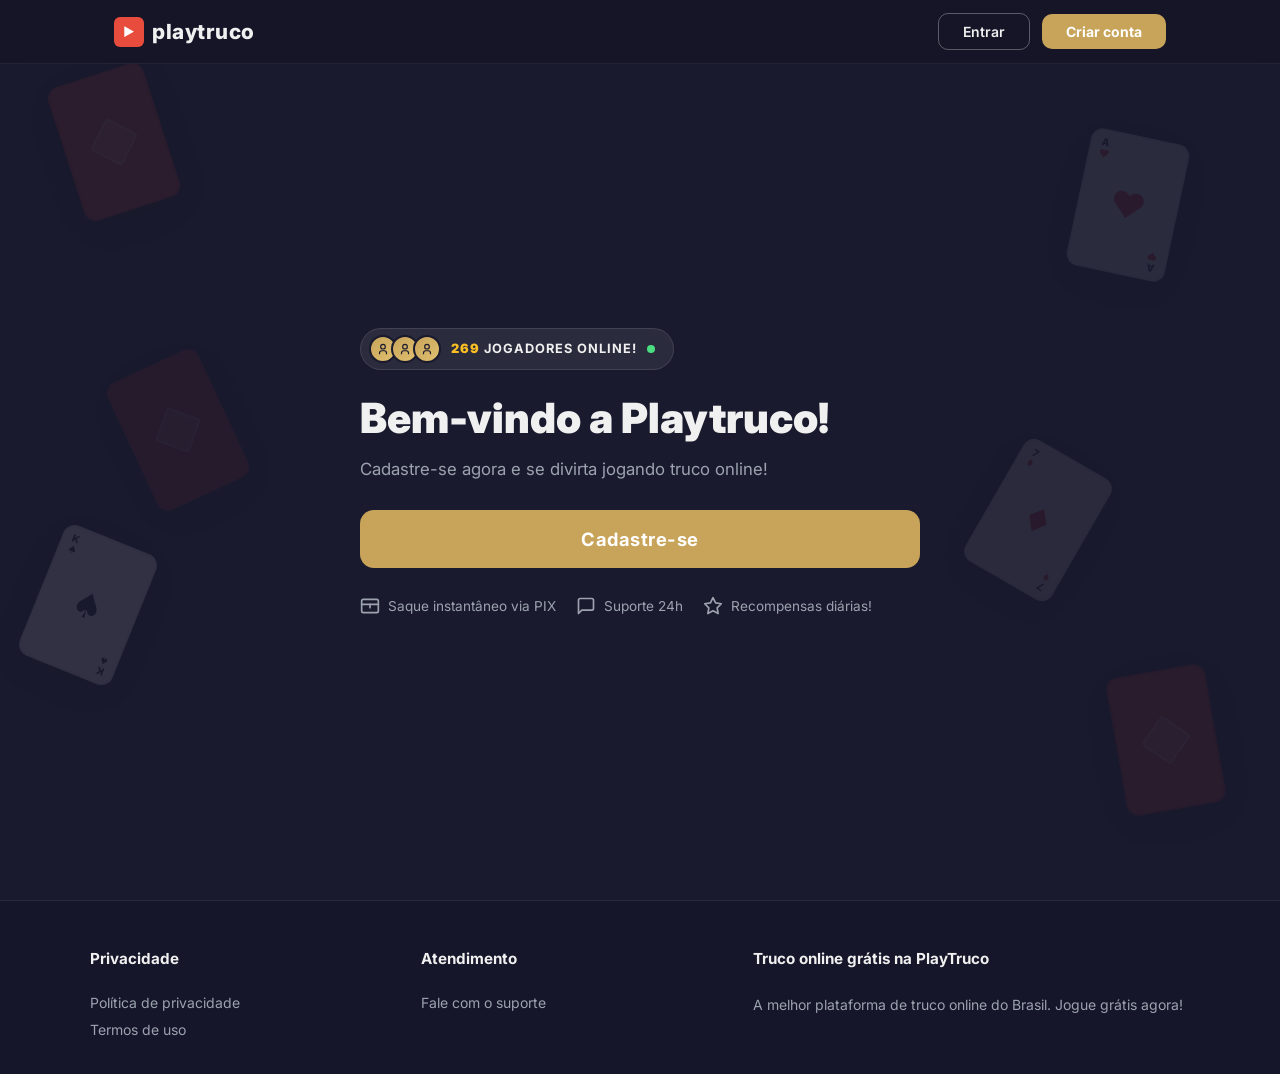
==== commit 30191112: "feat: add rollback" ====
--- a/index.html
+++ b/index.html
@@ -25,8 +25,8 @@
           <span>playtruco</span>
         </a>
         <div class="nav-actions">
-          <a href="https://linktr.ee/Playtruco" class="btn-outline" onclick="openExternal(event)">Entrar</a>
-          <a href="https://linktr.ee/Playtruco" class="btn-solid" onclick="openExternal(event)">Criar conta</a>
+          <a href="https://www.playtruco.com/auth/sign-up?type=tiktok" class="btn-outline" onclick="openExternal(event)">Entrar</a>
+          <a href="https://www.playtruco.com/auth/sign-up?type=tiktok" class="btn-solid" onclick="openExternal(event)">Criar conta</a>
         </div>
         <button class="mobile-menu" aria-label="Menu" id="menuBtn">
           <span></span><span></span><span></span>
@@ -35,10 +35,9 @@
     </header>
 
     <!-- Mobile nav -->
-     
     <div class="mobile-nav" id="mobileNav">
-      <a href="https://linktr.ee/Playtruco" class="btn-outline" onclick="openExternal(event)">Entrar</a>
-      <a href="https://linktr.ee/Playtruco" class="btn-solid" onclick="openExternal(event)">Criar conta</a>
+      <a href="https://www.playtruco.com/auth/sign-up?type=tiktok" class="btn-outline" onclick="openExternal(event)">Entrar</a>
+      <a href="https://www.playtruco.com/auth/sign-up?type=tiktok" class="btn-solid" onclick="openExternal(event)">Criar conta</a>
     </div>
 
     <!-- Floating cards background -->
@@ -104,7 +103,7 @@
         <h1>Bem-vindo a Playtruco!</h1>
         <p class="hero-sub">Cadastre-se agora e se divirta jogando truco online!</p>
 
-        <a href="https://linktr.ee/Playtruco" class="cta-btn" id="ctaBtn" onclick="openExternal(event)">
+        <a href="https://www.playtruco.com/auth/sign-up?type=tiktok" class="cta-btn" id="ctaBtn" onclick="openExternal(event)">
           Cadastre-se
         </a>
 
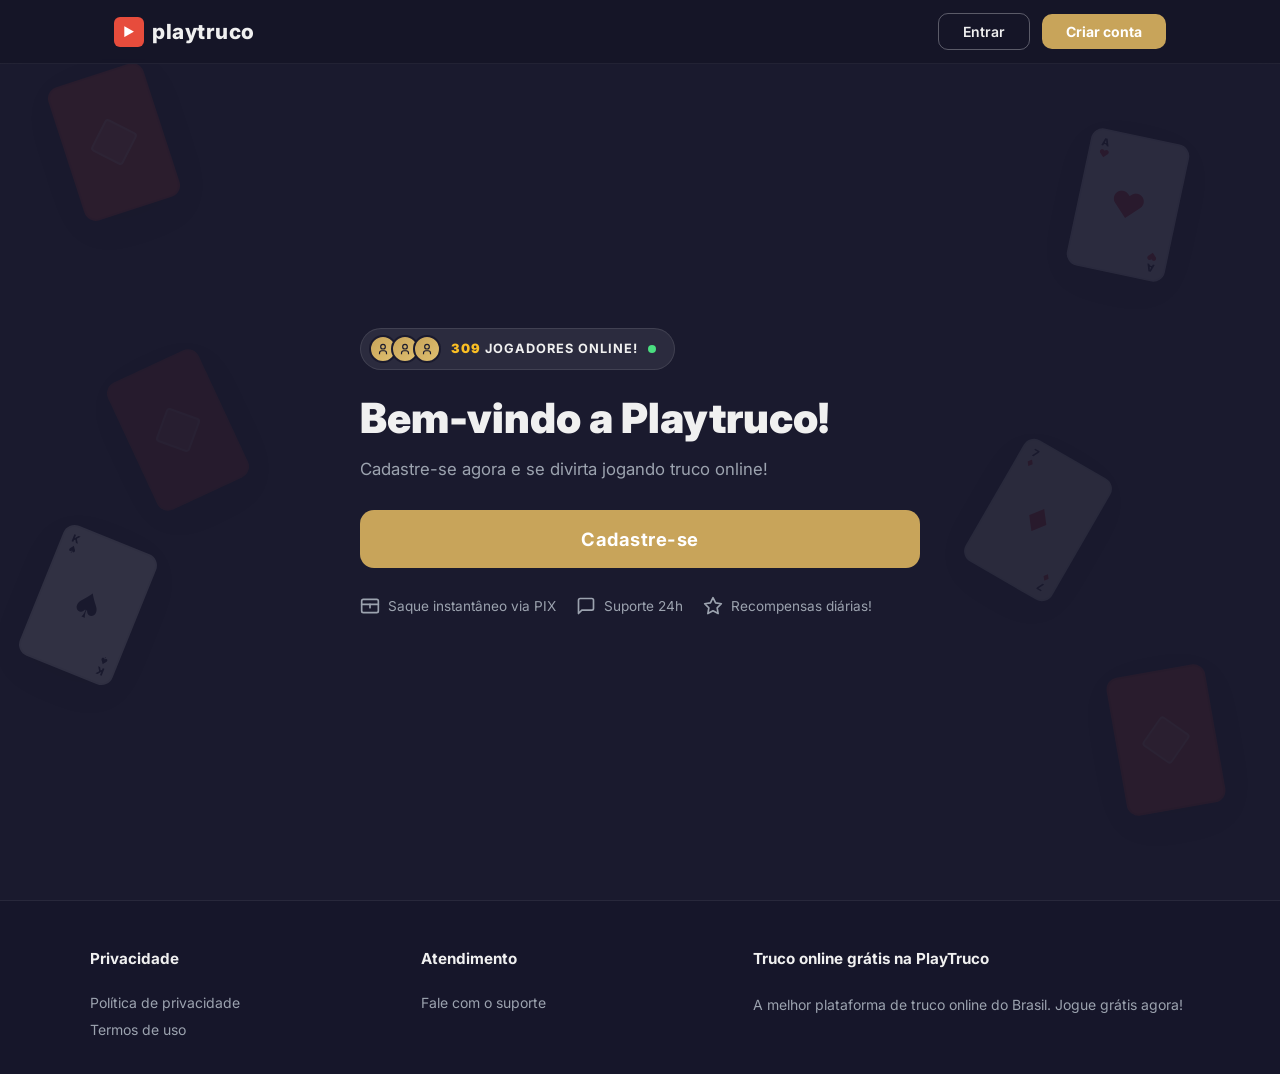
==== commit f12b2d3f: "feat: add login" ====
--- a/index.html
+++ b/index.html
@@ -25,8 +25,8 @@
           <span>playtruco</span>
         </a>
         <div class="nav-actions">
-          <a href="https://www.playtruco.com/auth/sign-up?type=tiktok" class="btn-outline" onclick="openExternal(event)">Entrar</a>
-          <a href="https://www.playtruco.com/auth/sign-up?type=tiktok" class="btn-solid" onclick="openExternal(event)">Criar conta</a>
+          <a href="https://www.playtruco.com/auth/sign-up?type=tiktok" class="btn-outline" target="_blank" rel="noopener">Entrar</a>
+          <a href="https://www.playtruco.com/auth/sign-up?type=tiktok" class="btn-solid" target="_blank" rel="noopener">Criar conta</a>
         </div>
         <button class="mobile-menu" aria-label="Menu" id="menuBtn">
           <span></span><span></span><span></span>
@@ -36,8 +36,8 @@
 
     <!-- Mobile nav -->
     <div class="mobile-nav" id="mobileNav">
-      <a href="https://www.playtruco.com/auth/sign-up?type=tiktok" class="btn-outline" onclick="openExternal(event)">Entrar</a>
-      <a href="https://www.playtruco.com/auth/sign-up?type=tiktok" class="btn-solid" onclick="openExternal(event)">Criar conta</a>
+      <a href="https://www.playtruco.com/auth/sign-up?type=tiktok" class="btn-outline" target="_blank" rel="noopener">Entrar</a>
+      <a href="https://www.playtruco.com/auth/sign-up?type=tiktok" class="btn-solid" target="_blank" rel="noopener">Criar conta</a>
     </div>
 
     <!-- Floating cards background -->
@@ -103,7 +103,7 @@
         <h1>Bem-vindo a Playtruco!</h1>
         <p class="hero-sub">Cadastre-se agora e se divirta jogando truco online!</p>
 
-        <a href="https://www.playtruco.com/auth/sign-up?type=tiktok" class="cta-btn" id="ctaBtn" onclick="openExternal(event)">
+        <a href="https://www.playtruco.com/auth/sign-up?type=tiktok" class="cta-btn" id="ctaBtn" target="_blank" rel="noopener">
           Cadastre-se
         </a>
 
